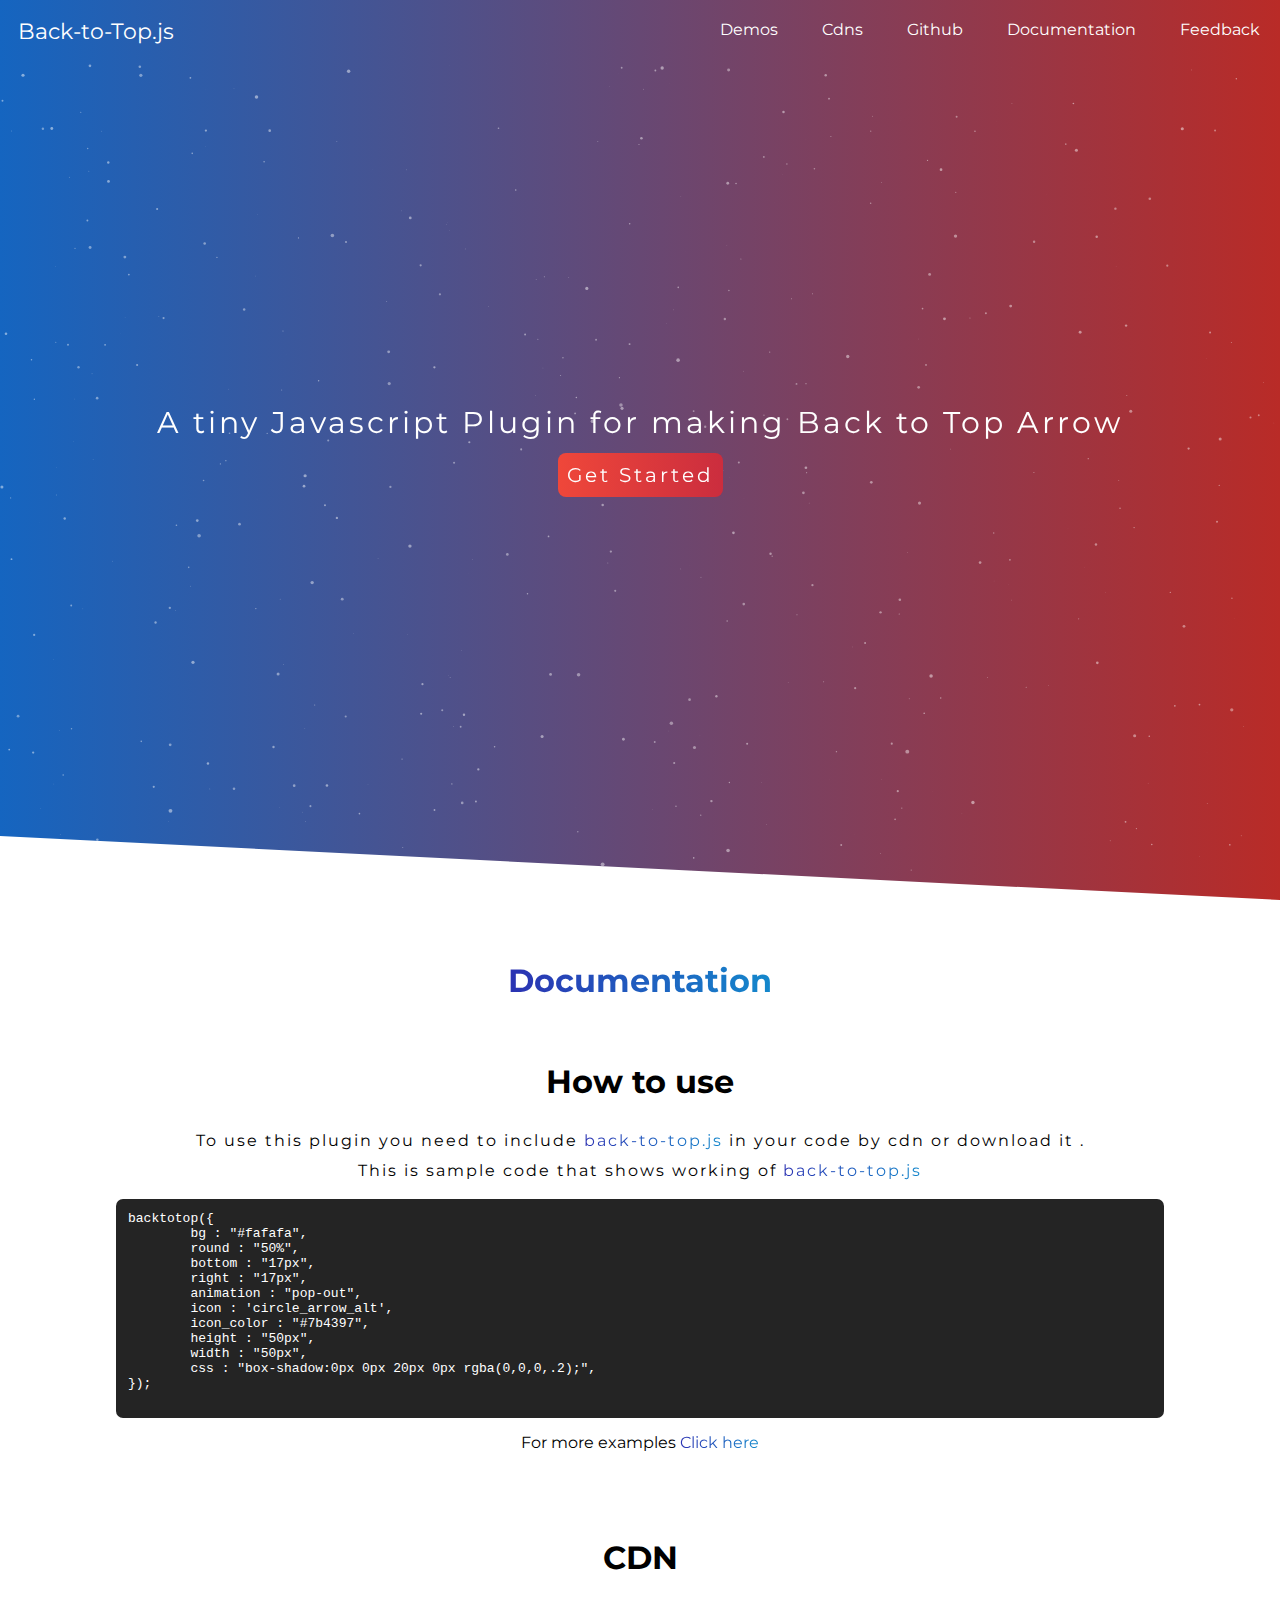
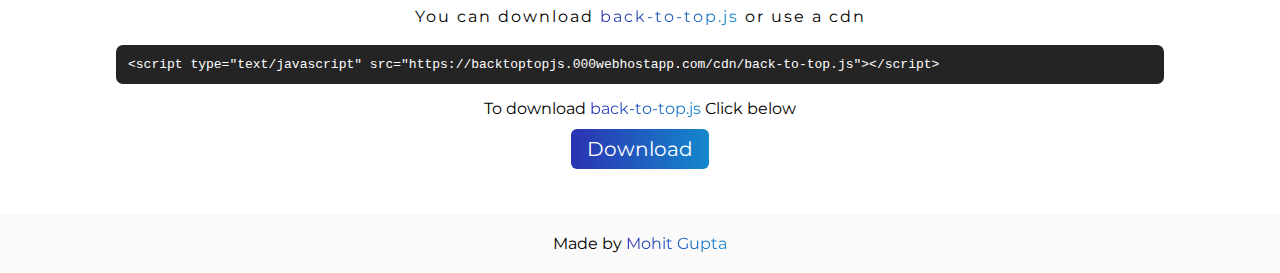
==== index.html @ b34f928f "Add files via upload" ====
<!DOCTYPE html>
<html>
<head>
	<title>Back-to-Top.js</title>
	<link rel="stylesheet" type="text/css" href="assets/style.css">
	<link rel="stylesheet" type="text/css" href="assets/code.css">
    <meta name="viewport" content="width=device-width, initial-scale=1.0">
</head>
<body>
<div class="banner" id="particles-js">
	<div class="logo">Back-to-Top.js</div>
	<div class="text">
		A tiny Javascript Plugin for making Back to Top Arrow
		<br>
		<a href="#sec1"><div class="btn">Get Started</div></a>
	</div>
</div>
<div class="bar"></div>
<div class="navbar">
	<a href="/demo">Demos</a>
	<a href="#cdn">Cdns</a>
	<a href="https://github.com/Master-Genius-code/back-to-top.js">Github</a>
	<a href="doc">Documentation</a>
	<a href="https://mastergeniusweb.000webhostapp.com/F&C/">Feedback</a>
</div>
<a href="doc" class="section">
<h1><span>Documentation</span></h1>
</a>
<div class="section" id="sec1">
	<h1>How to use</h1>
	<p>
		To use this plugin you need to include <span>back-to-top.js</span> in your code by cdn or download it . 
		<br>
		This is sample code that shows working of <span>back-to-top.js</span>
		<pre class="code">
backtotop({
	bg : "#fafafa",
	round : "50%",
	bottom : "17px",
	right : "17px",
	animation : "pop-out",
	icon : 'circle_arrow_alt',
	icon_color : "#7b4397",
	height : "50px",
	width : "50px",
	css : "box-shadow:0px 0px 20px 0px rgba(0,0,0,.2);",
});
		</pre>
		For more examples <span><a href="demo/">Click here</a></span>
	</p>
</div>
<div class="section" id="cdn">
	<h1>CDN</h1>
	<p>
		You can download <span>back-to-top.js</span> or use a cdn 
		<pre class="code">&lt;script type="text/javascript" src="https://backtoptopjs.000webhostapp.com/cdn/back-to-top.js">&lt;/script></pre>
		To download <span>back-to-top.js</span> Click below
		<br>
		<a download="" href="https://backtoptopjs.000webhostapp.com/cdn/back-to-top.js">
		<div class="btn">
			Download
		</div>
		</a>
	</p>
</div>
<div class="section footer">
	Made by <span>Mohit Gupta</span>
</div>
<script type="text/javascript">
	var bar = document.querySelector('.bar');
	bar.addEventListener('click',function(){
		document.querySelector('.navbar').classList.toggle('show');
		this.classList.toggle('active')
	})
</script>

<script src="assets/particles.js"></script>
<script src="assets/app.js"></script>
</body>
</html>
---- assets/style.css ----
@import url('https://fonts.googleapis.com/css2?family=Montserrat:wght@300&display=swap');
body{
	margin: 0;
	padding: 0;
    overflow-x: hidden;
    font-family: 'Montserrat', sans-serif;
}
html{
	scroll-behavior: smooth;
}
.banner{
	height: 100vh;
    background: #b92b27;
    background: -webkit-linear-gradient(to right, #1565C0, #b92b27);
    background: linear-gradient(to right, #1565C0, #b92b27);
    clip-path: polygon(
    0 0,
    100% 0,
    100% 100%,
    0 calc(100% - 5vw)
  );
}
.banner .logo{
	padding: 18px;
	color: #fff;
	font-size: 22px;
}
.banner .text{
	font-size: 30px;
    line-height: 40px;
    letter-spacing: 3px;
    color: #fff;
    position: absolute;
    top: 50%;
    left: 50%;
    transform: translate(-50%,-50%);
    width: 90%;
    text-align: center;
}
.banner .text .btn{
	font-size: 20px;
    display: inline-block;
    padding: 2px 9px;
    border-radius: 8px;
    cursor: pointer;
    margin-top: 10px;
    transition: .3s ease;
    background: #cb2d3e;
    background: -webkit-linear-gradient(to right, #ef473a, #cb2d3e);
    background: linear-gradient(to right, #ef473a, #cb2d3e); 
}
.banner .text .btn:hover{
	transform: scale(.95);
}
a{
	text-decoration: none;
	color: inherit;
}
.section{
	text-align: center;
	padding-top: 0px;
}
.section p{
    line-height: 30px;
    letter-spacing: 2px;
    margin-top: 0px;
    padding: 40px;
    padding-top: 25px;
    margin-bottom: 0px;
    padding-bottom: 0px;
}
.section h1{
    padding: 40px;
    margin-bottom: 0px;
    padding-bottom: 0px;
}
.footer{
	text-align: center;
	padding:20px;
	background:#fafafa;
	margin-top: 20px;
}
.section span{
	background: #1488CC; 
	background: -webkit-linear-gradient(to right, #2B32B2, #1488CC);
	background: linear-gradient(to right, #2B32B2, #1488CC); 
	-webkit-text-fill-color:transparent;
	-webkit-background-clip:text;
}
.section .btn{
    font-size: 20px;
    display: inline-block;
    padding: 8px 16px;
    border-radius: 6px;
    cursor: pointer;
    margin-top: 11px;
    transition: .3s ease;
    color: #fff;
    background: #1488CC;
    background: -webkit-linear-gradient(to right, #2B32B2, #1488CC);
    background: linear-gradient(to right, #2B32B2, #1488CC); 
}
.section .btn:hover{
	transform: scale(.95);
}
@media(max-width:800px){
.navbar{
	position: fixed;
    top: 0;
    width: 100%;
    left: 0;
    z-index: 9;
    background: #4776E6;  
    background: -webkit-linear-gradient(to right, #8E54E9, #4776E6); 
    background: linear-gradient(to right, #8E54E9, #4776E6); 
    padding: 26px;
    transition: .3s ease;
    transform: translateY(-400px);
    box-shadow: 0px 0px 20px 0px rgba(0,0,0,0.5);
}
.navbar.show{
	transform: translateY(0px);
}
}
.navbar a{
	display: block;
    padding: 10px 20px;
    color: #fff;
    margin-bottom: 10px;
    width: fit-content;
    position: relative;
}
.navbar a:after{
	content: "";
    width: 0px;
    background: #fff;
    height: 3px;
    position: absolute;
    bottom: 0px;
    left: 20px;
    border-radius: 20px;
    transition: .3s ease;
    opacity: 0;
}
.navbar a:hover:after {
	opacity: 1;
	width: 25px;
}
@media(min-width:801px){
	.navbar{
		box-shadow: none;
		background: none;
		position: absolute;
		top: 10px;
		right: 0;
		transform: translateY(0px);
		width: fit-content;
	}
	.bar{
		display: none;
		z-index:9999;
	}
	.navbar a{
		display: inline-block;
	}
}
.bar {
    position: absolute;
    right: 24px;
    top: 19px;
    height: 6px;
    width: 37px;
    background: #ff9966; 
    background: -webkit-linear-gradient(to right, #ff5e62, #ff9966);
    background: linear-gradient(to right, #ff5e62, #ff9966); 
    border-radius: 20px;
    cursor: pointer;
    transition: 0.3s ease;
    z-index: 99999;
}
.bar:before {
    content: "";
    position: absolute;
    right: 0px;
    top: 24px;
    height: 6px;
    width: 37px;
    background: #ff9966; 
    background: -webkit-linear-gradient(to right, #ff5e62, #ff9966);
    background: linear-gradient(to right, #ff5e62, #ff9966); 
    border-radius: 20px;
    cursor: pointer;
    transition: 0.3s ease;
}
.bar:hover:after {
    width: 33px;
}
.bar:after {
    content: "";
    position: absolute;
    right: 0px;
    top: 12px;
    height: 6px;
    width: 37px;
    background: #ff9966; 
    background: -webkit-linear-gradient(to right, #ff5e62, #ff9966);
    background: linear-gradient(to right, #ff5e62, #ff9966); 
    border-radius: 20px;
    cursor: pointer;
    transition: 0.3s ease;
}
.bar.active:after{
	opacity: 0;
}
.bar.active{
    position: fixed;
    right: 24px;
    top: 30px;
    height: 6px;
    width: 37px;
    background: #ff9966; 
    background: -webkit-linear-gradient(to right, #ff5e62, #ff9966);
    background: linear-gradient(to right, #ff5e62, #ff9966); 
    border-radius: 20px;
    cursor: pointer;
    transition: 0.3s ease;	
    transform: rotate(45deg);
}
.bar.active:hover{
	transform: rotate(45deg) scale(.9);
}
.bar.active:before {
    content: "";
    position: absolute;
    top: 0px;
    height: 6px;
    width: 37px;
    background: #ff9966;
    background: -webkit-linear-gradient(to right, #ff5e62, #ff9966);
    background: linear-gradient(to right, #ff5e62, #ff9966);
    border-radius: 20px;
    cursor: pointer;
    transform: rotate(93deg);
    transition: 0.3s ease;
}
.demo-page p{
    padding-bottom: 35px;
}
.demo-page .source-code{
    background: #16BFFD; 
    background: -webkit-linear-gradient(to right, #CB3066, #16BFFD);  
    background: linear-gradient(to right, #CB3066, #16BFFD);
    width: 100%;
    position: fixed;
    top: 0;
    left: 0;
    padding: 13px 0px;
    color: #fff;
    box-shadow: 0px 0px 20px 0px rgba(0,0,0,.2);
}
.demo-page h1{
    margin-top: 25px;
}
.demo-index .section{
    margin: 40px;
}
.demo-index section{
    background: #fafafa;
    border-radius: 20px;
    margin-top: 19px;
    margin-bottom: 25px;
    padding-bottom: 10px;
}
.demo-index h1{
    padding-top: 50px;
}
.demo-index .section p{
    margin-left: -22px;
    margin-bottom: -6px;
    margin-top: 0px;
    padding-top: 11px;
}
.section ul{
    text-align: left;
    width: 80%;
    margin-top: 20px;
}
.section li{
    display: inline-block;
    padding: 10px;
    border-radius: 5px;
    margin: 2px;
    margin-bottom: 1px;
    font-size: 16px;
}
.doc-page .section-doc{
    margin-left: auto;
    margin-right: auto;
    width: 80%;
    border-radius: 15px;
    color: #fff;
    transition: .3s ease;
    padding-bottom: 20px;
}
.doc-page .section-doc:nth-child(even){
    background: #005C97;
    background: -webkit-linear-gradient(to right, #363795, #005C97);
    background: linear-gradient(to right, #363795, #005C97);
}
.doc-page .section-doc:nth-child(odd){
    background: #e53935;
    background: -webkit-linear-gradient(to right, #e35d5b, #e53935);
    background: linear-gradient(to right, #e35d5b, #e53935);
}
.doc-page .section-doc:hover{
    box-shadow: 0px 0px 20px 0px rgba(0,0,0,.2);
}
.doc-page{
    padding-bottom: 50px;
}
.doc-page li a:after{
    content: "";
    background: #1e3c72;
    background: -webkit-linear-gradient(to right, #2a5298, #1e3c72);
    background: linear-gradient(to right, #2a5298, #1e3c72);
    position: absolute;
    bottom: -7px;
    left: 0;
    width: 0%;
    height: 4px;
    border-radius: 5px;
    transition: .3s ease;
}
.doc-page li a:hover:after{
    width: 70%;
}
.doc-page li a{
    position: relative;
}
@media(min-width: 801px){
.doc-page .navbar a{
    color: #000;
}
.doc-page a:after{
    background: #1e3c72;
    background: -webkit-linear-gradient(to right, #2a5298, #1e3c72);
    background: linear-gradient(to right, #2a5298, #1e3c72);
}
}
.doc-page .logo{
    position: absolute;
    margin-left: 20px;
    font-size: 22px;
}
---- assets/code.css ----
.code{
	background: #242424;
    width: 80%;
    margin-left: auto;
    margin-right: auto;
    padding: 12px;
    border-radius: 7px;
    overflow: scroll;
    margin-bottom: 15px;
    text-align: left;
    padding-bottom: 12px;
    color: #fff;
}
.code::-webkit-scrollbar{
	width: 0px;
	height: 0px;
}
.code::-moz-scrollbar{
	width: 0px;
	height: 0px;
}
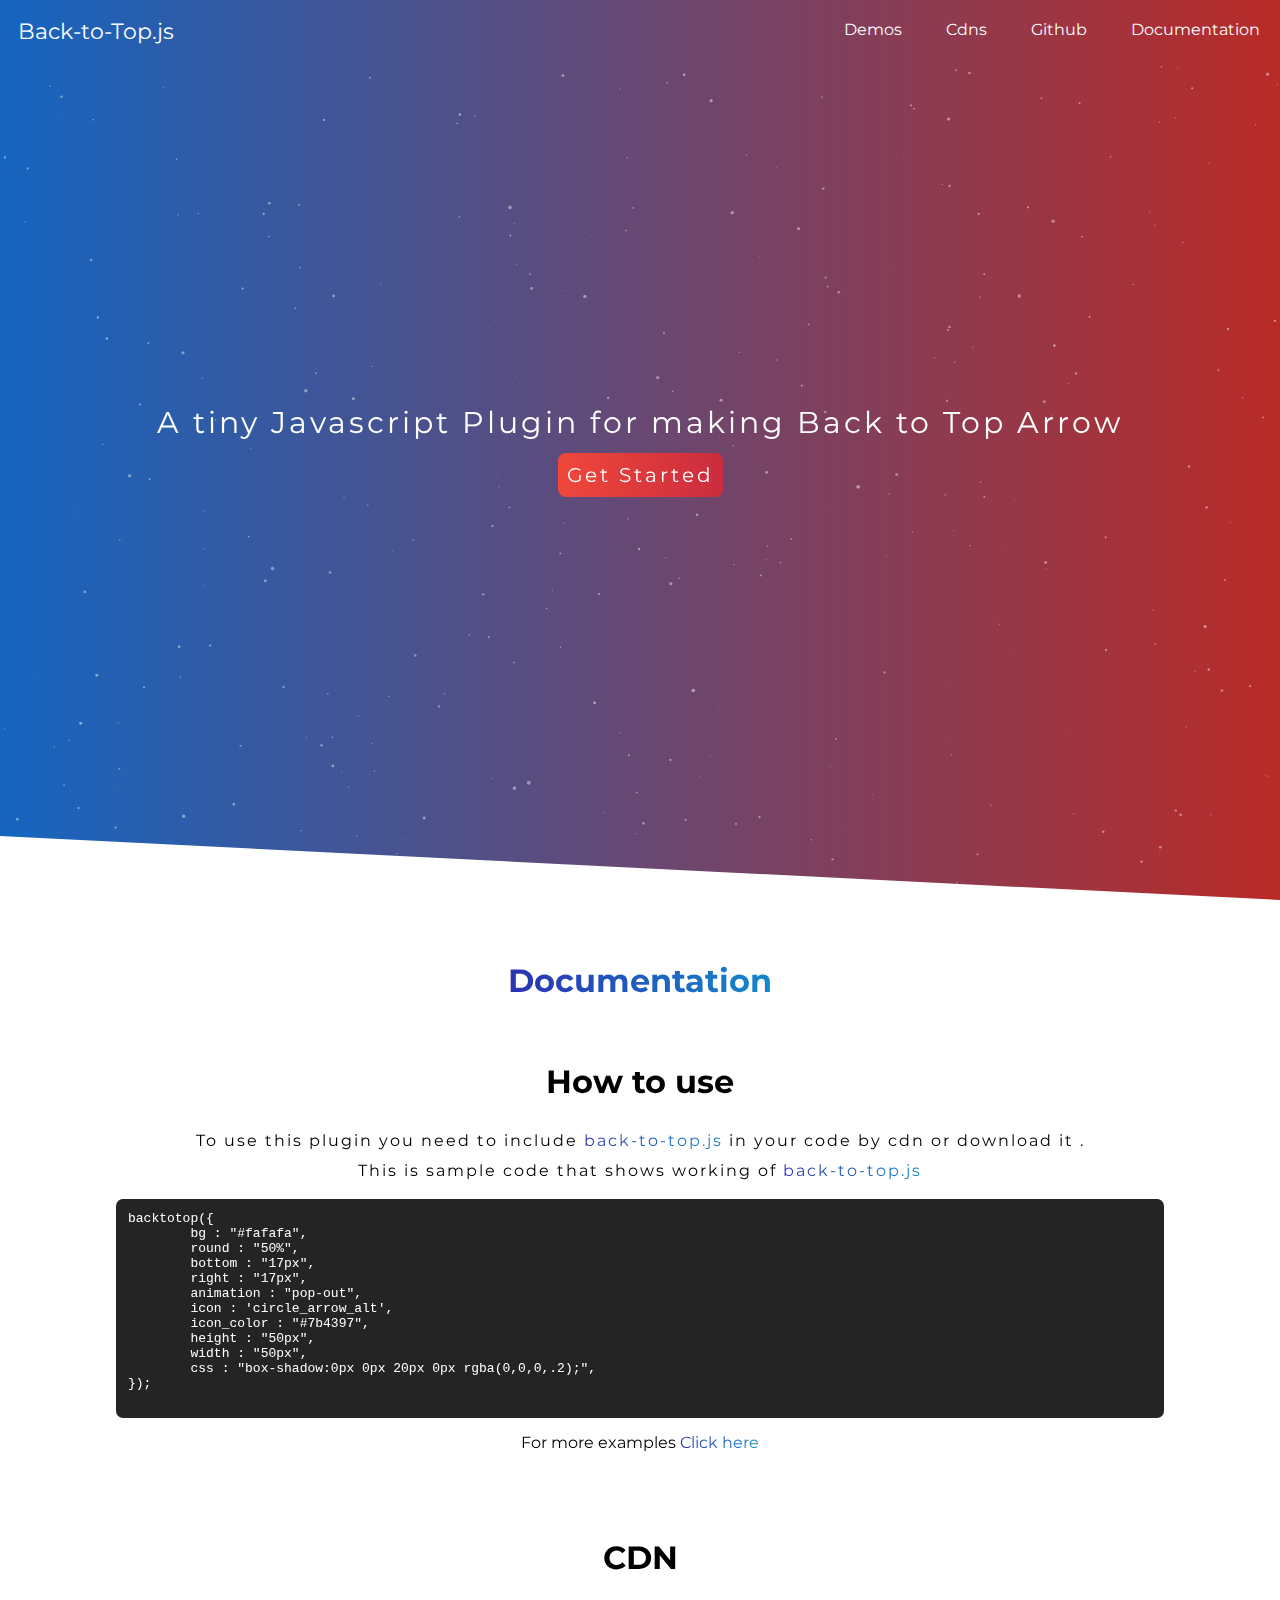
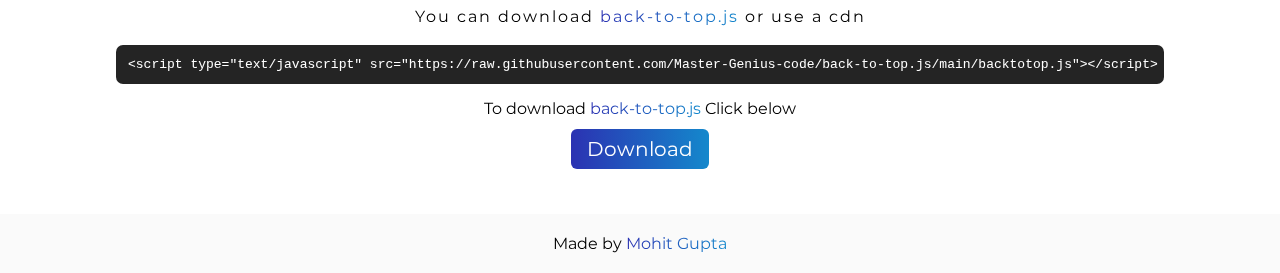
==== commit 007856ce: "Update index.html" ====
--- a/index.html
+++ b/index.html
@@ -17,11 +17,10 @@
 </div>
 <div class="bar"></div>
 <div class="navbar">
-	<a href="/demo">Demos</a>
+	<a href="/demo/1.html">Demos</a>
 	<a href="#cdn">Cdns</a>
 	<a href="https://github.com/Master-Genius-code/back-to-top.js">Github</a>
 	<a href="doc">Documentation</a>
-	<a href="https://mastergeniusweb.000webhostapp.com/F&C/">Feedback</a>
 </div>
 <a href="doc" class="section">
 <h1><span>Documentation</span></h1>
@@ -46,17 +45,17 @@
 	css : "box-shadow:0px 0px 20px 0px rgba(0,0,0,.2);",
 });
 		</pre>
-		For more examples <span><a href="demo/">Click here</a></span>
+		For more examples <span><a href="demo/"1.html>Click here</a></span>
 	</p>
 </div>
 <div class="section" id="cdn">
 	<h1>CDN</h1>
 	<p>
 		You can download <span>back-to-top.js</span> or use a cdn 
-		<pre class="code">&lt;script type="text/javascript" src="https://backtoptopjs.000webhostapp.com/cdn/back-to-top.js">&lt;/script></pre>
+		<pre class="code">&lt;script type="text/javascript" src="https://raw.githubusercontent.com/Master-Genius-code/back-to-top.js/main/backtotop.js">&lt;/script></pre>
 		To download <span>back-to-top.js</span> Click below
 		<br>
-		<a download="" href="https://backtoptopjs.000webhostapp.com/cdn/back-to-top.js">
+		<a download="" href="https://raw.githubusercontent.com/Master-Genius-code/back-to-top.js/main/backtotop.js">
 		<div class="btn">
 			Download
 		</div>
@@ -77,4 +76,4 @@
 <script src="assets/particles.js"></script>
 <script src="assets/app.js"></script>
 </body>
-</html>+</html>
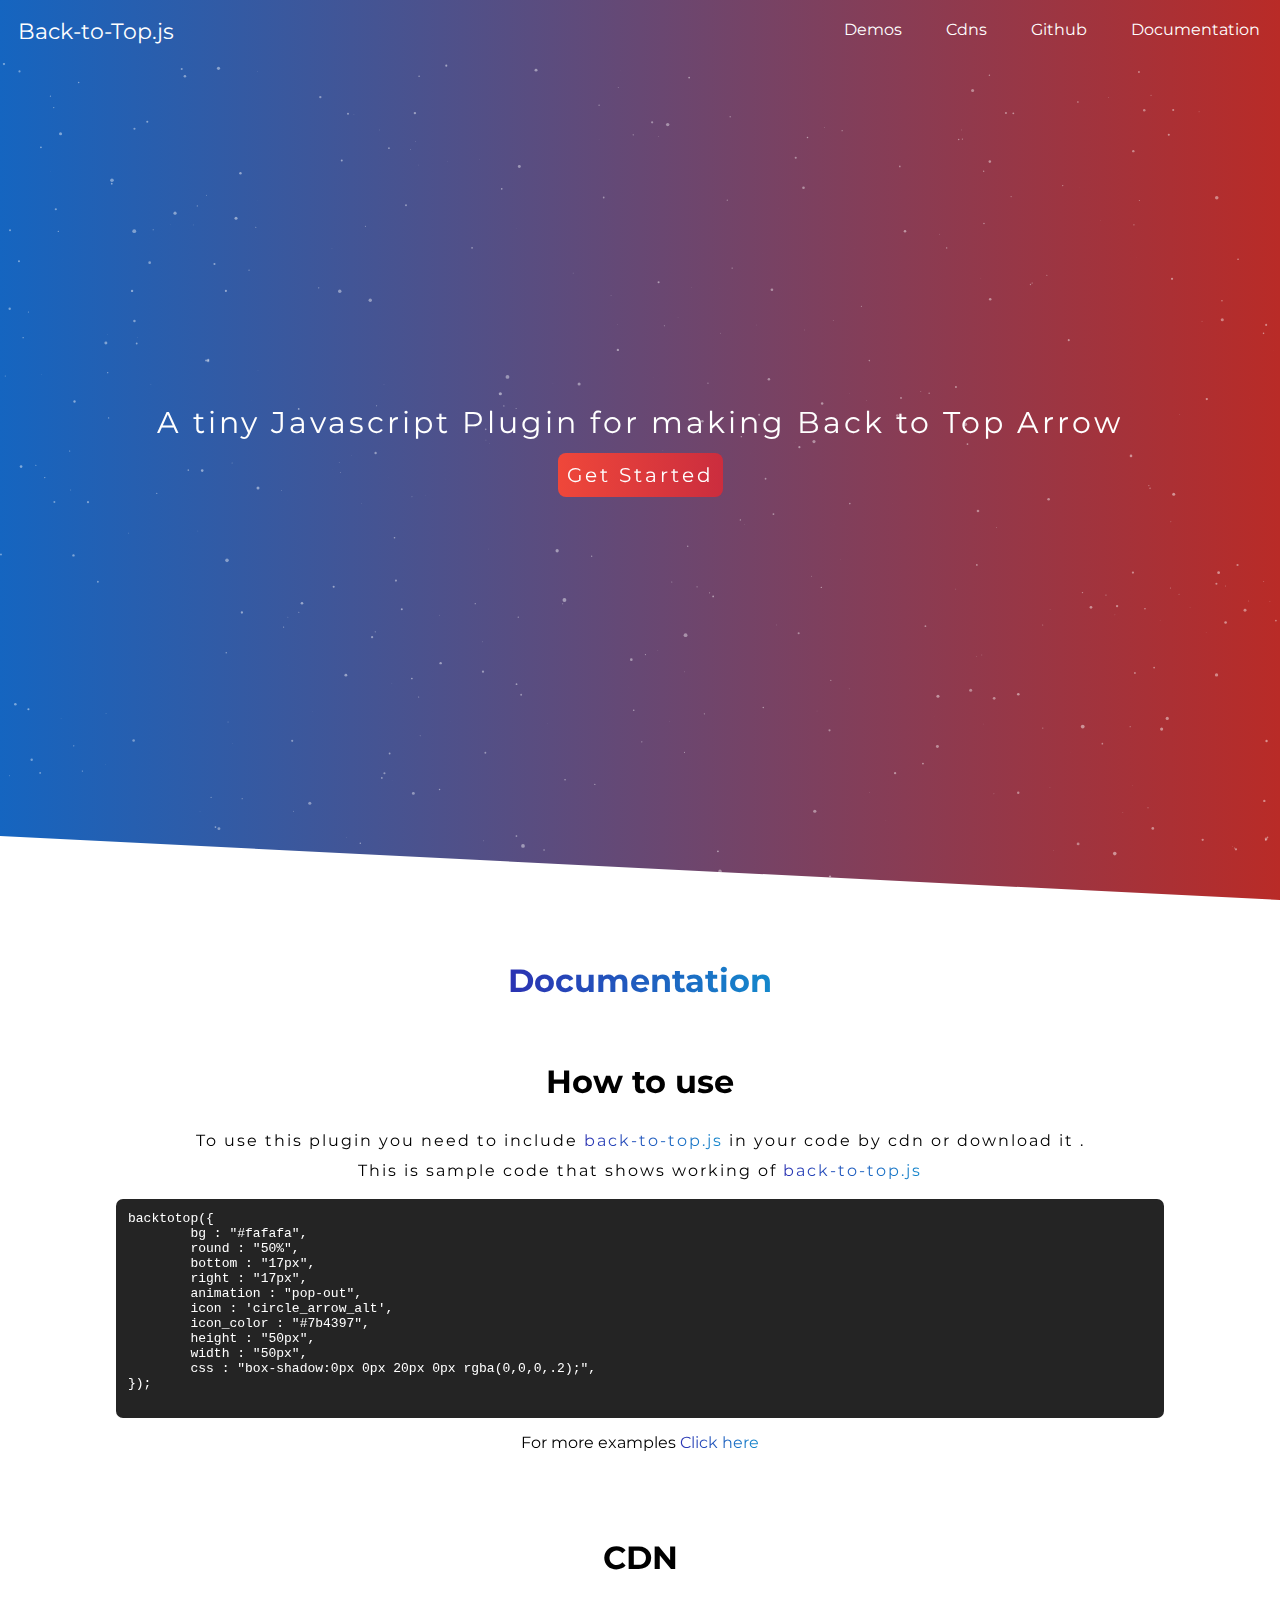
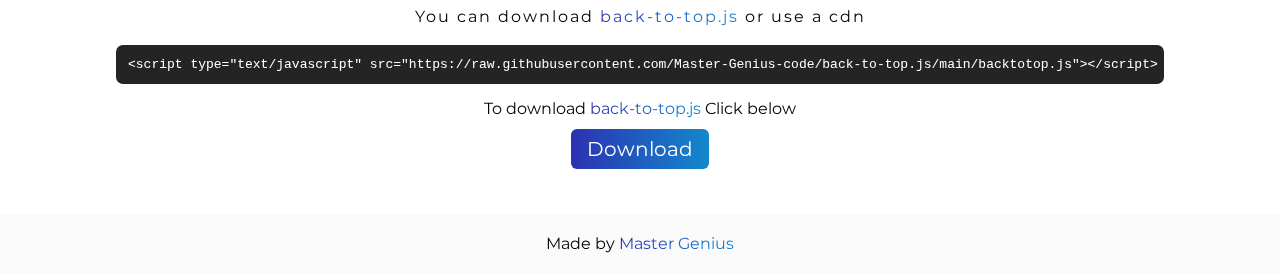
==== commit ca16bc58: "Update index.html" ====
--- a/index.html
+++ b/index.html
@@ -63,7 +63,7 @@
 	</p>
 </div>
 <div class="section footer">
-	Made by <span>Mohit Gupta</span>
+	Made by <span>Master Genius</span>
 </div>
 <script type="text/javascript">
 	var bar = document.querySelector('.bar');
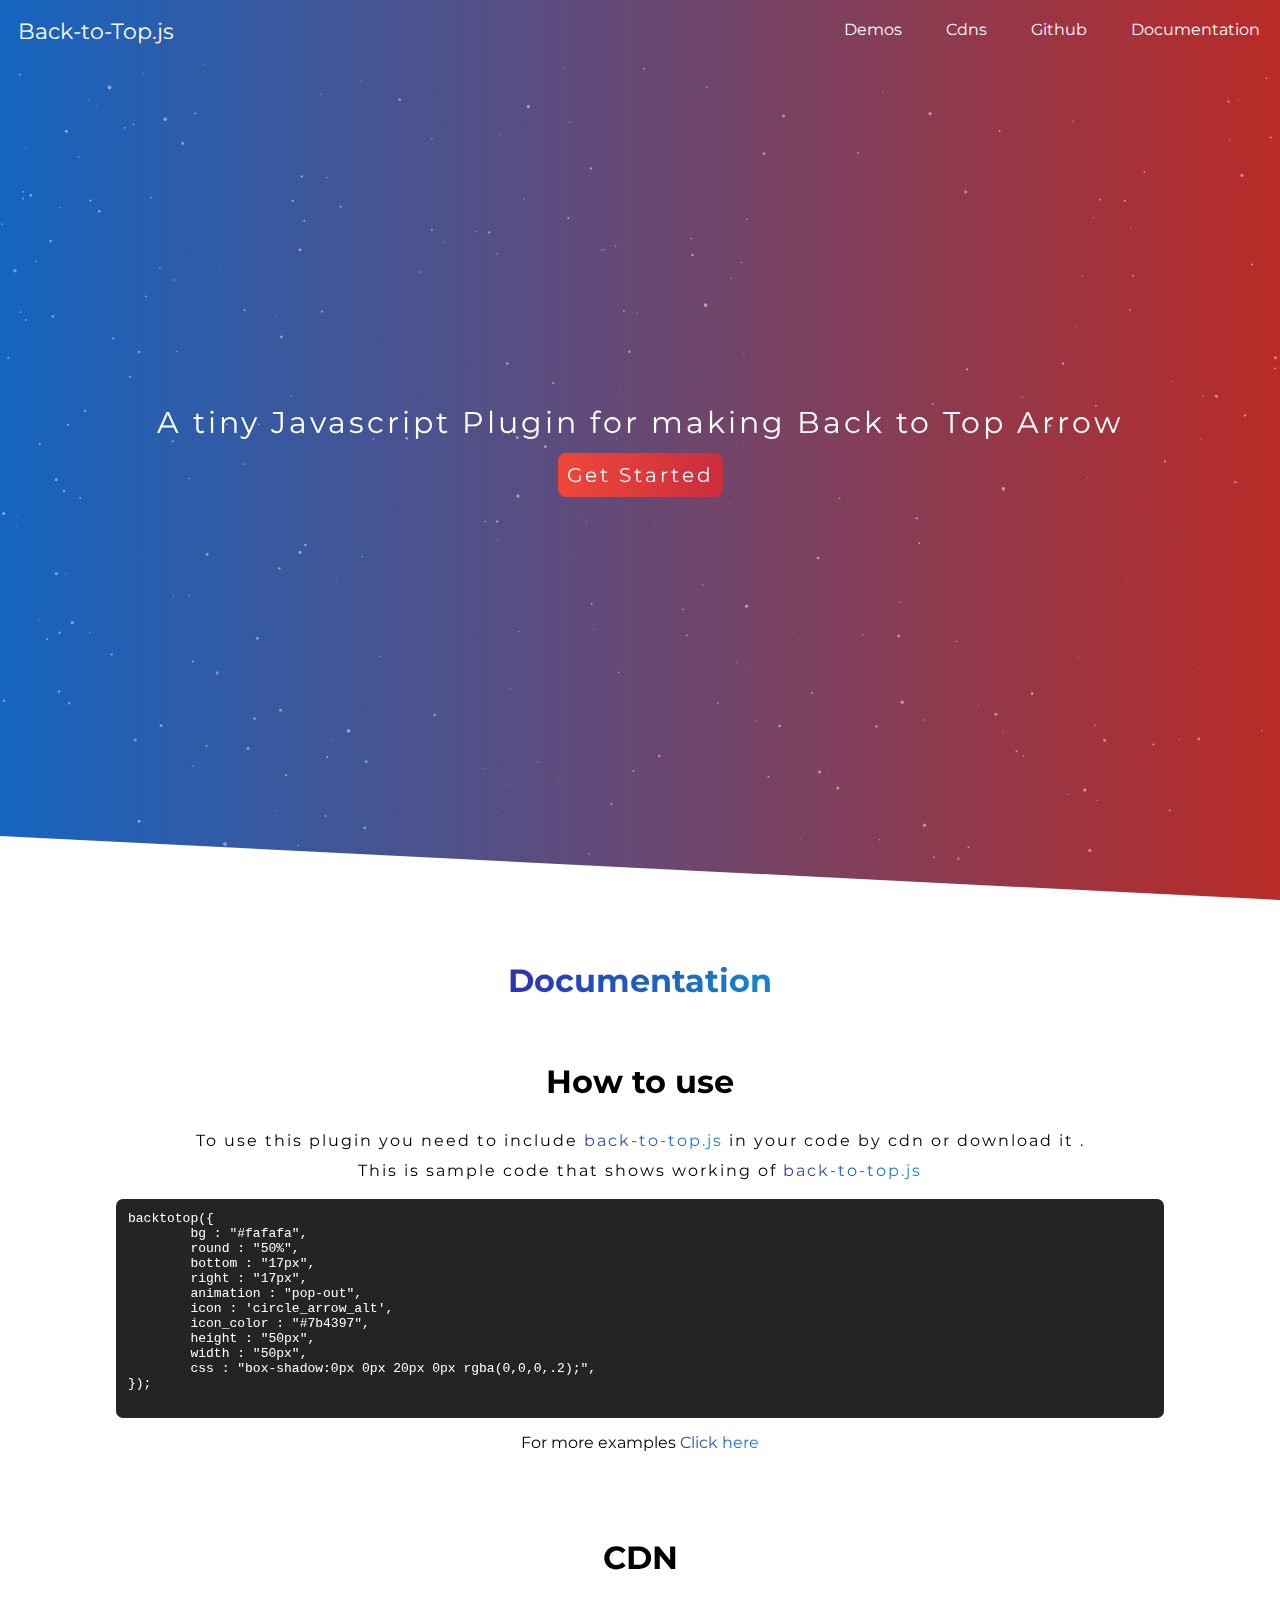
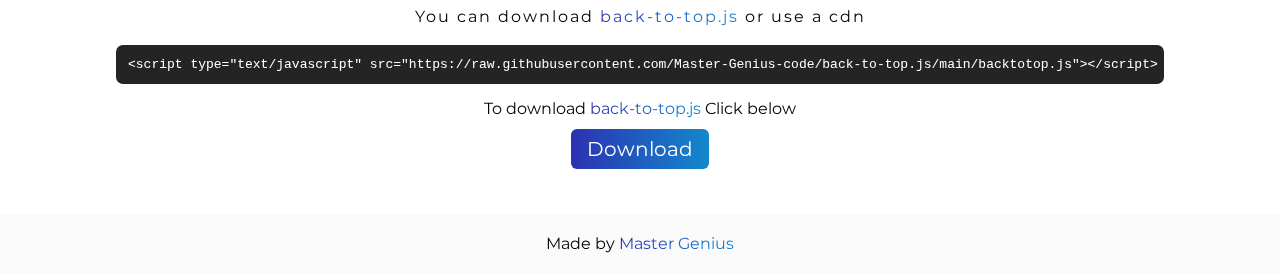
==== commit c942209e: "Update index.html" ====
--- a/index.html
+++ b/index.html
@@ -45,7 +45,7 @@
 	css : "box-shadow:0px 0px 20px 0px rgba(0,0,0,.2);",
 });
 		</pre>
-		For more examples <span><a href="demo/"1.html>Click here</a></span>
+		For more examples <span><a href="demo/1.html">Click here</a></span>
 	</p>
 </div>
 <div class="section" id="cdn">
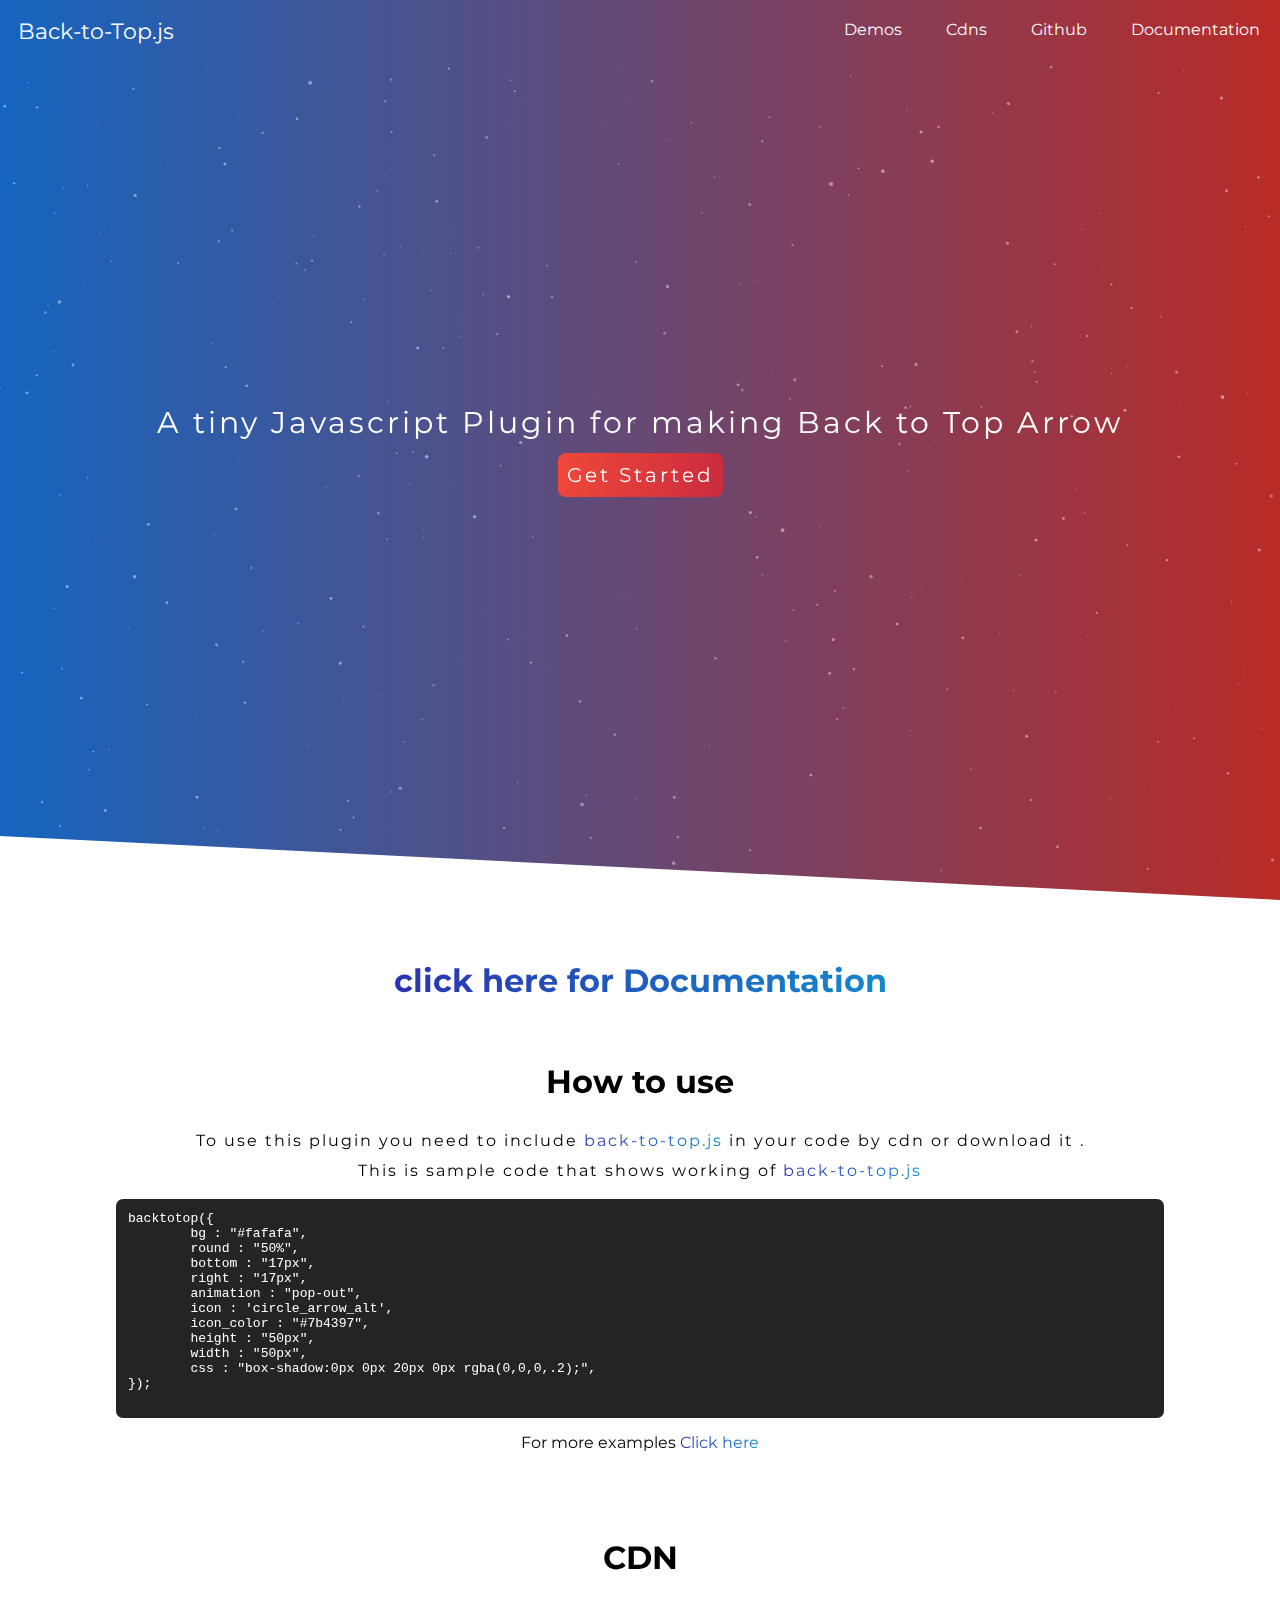
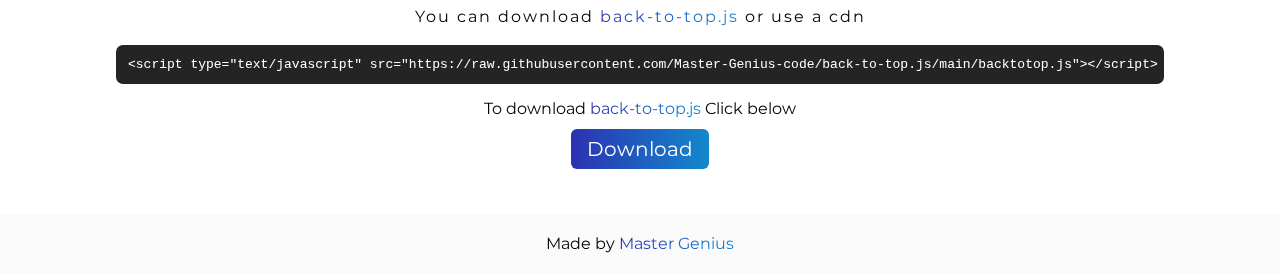
==== commit 346dabcc: "Update index.html" ====
--- a/index.html
+++ b/index.html
@@ -23,7 +23,7 @@
 	<a href="doc">Documentation</a>
 </div>
 <a href="doc" class="section">
-<h1><span>Documentation</span></h1>
+<h1><span>click here for Documentation</span></h1>
 </a>
 <div class="section" id="sec1">
 	<h1>How to use</h1>
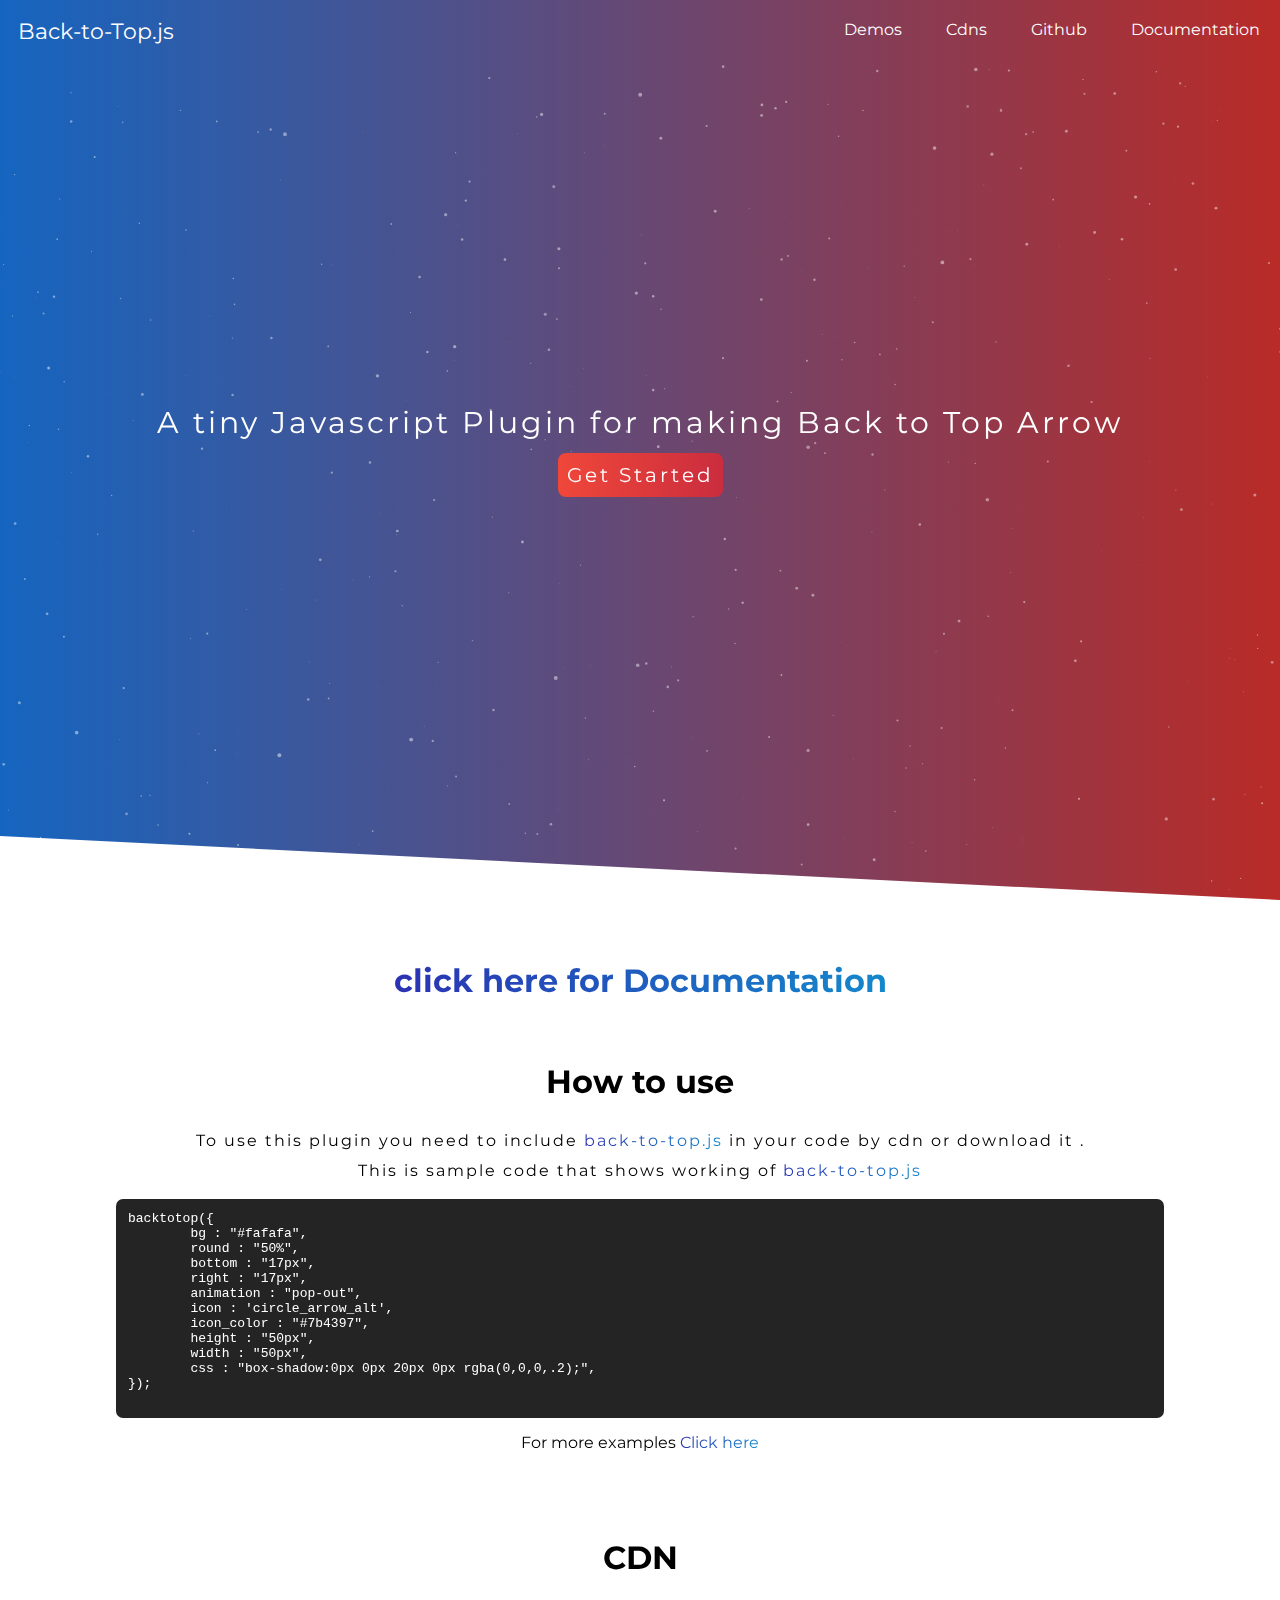
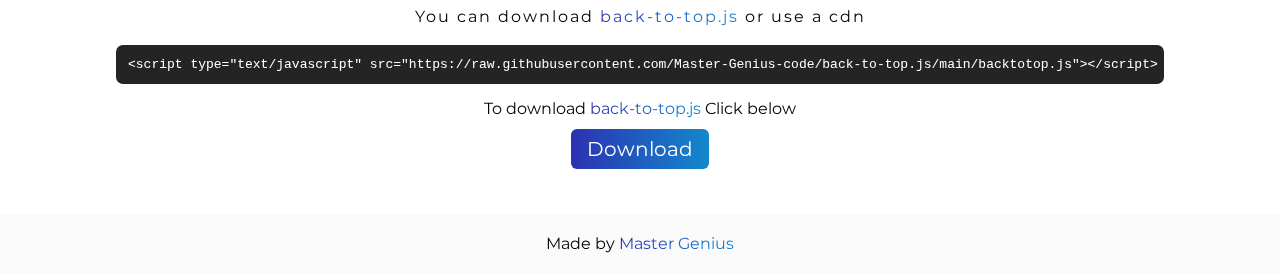
==== commit 530e6170: "Update index.html" ====
--- a/index.html
+++ b/index.html
@@ -55,7 +55,7 @@
 		<pre class="code">&lt;script type="text/javascript" src="https://raw.githubusercontent.com/Master-Genius-code/back-to-top.js/main/backtotop.js">&lt;/script></pre>
 		To download <span>back-to-top.js</span> Click below
 		<br>
-		<a download="" href="https://raw.githubusercontent.com/Master-Genius-code/back-to-top.js/main/backtotop.js">
+		<a download="" href="https://master-genius-code.github.io/back-to-top.js/backtotop.js">
 		<div class="btn">
 			Download
 		</div>
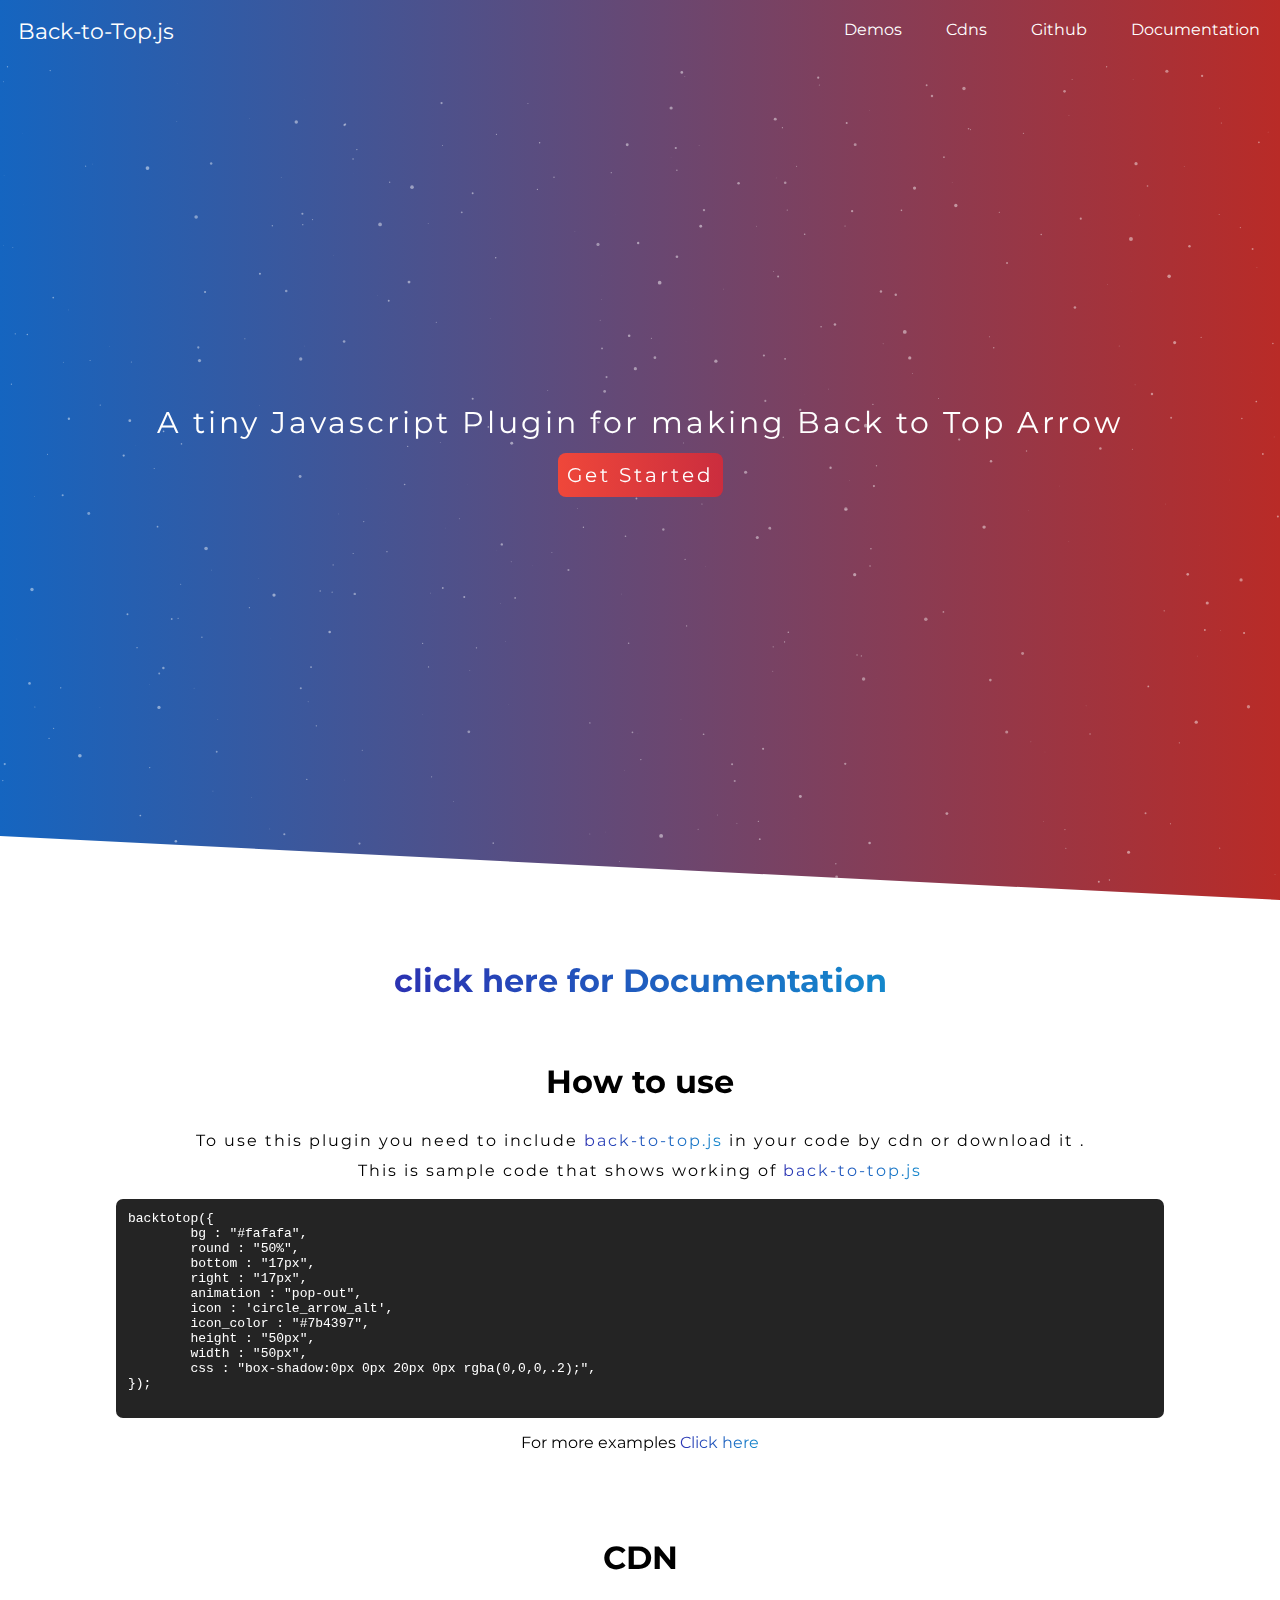
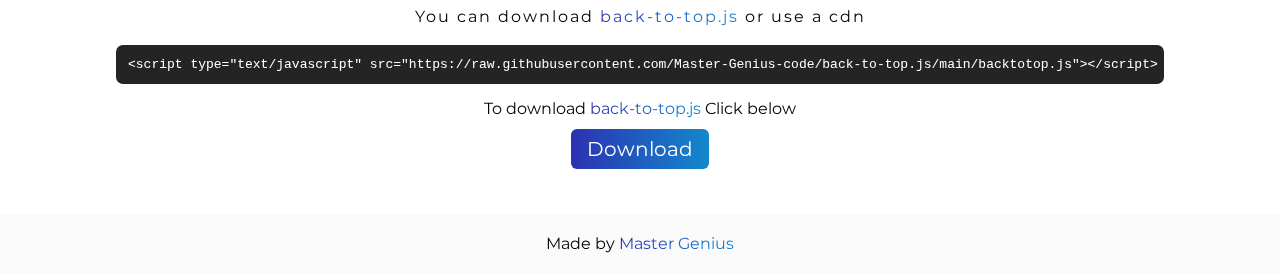
==== commit 44a29ff2: "Update index.html" ====
--- a/index.html
+++ b/index.html
@@ -17,7 +17,7 @@
 </div>
 <div class="bar"></div>
 <div class="navbar">
-	<a href="/demo/1.html">Demos</a>
+	<a href="demo/1.html">Demos</a>
 	<a href="#cdn">Cdns</a>
 	<a href="https://github.com/Master-Genius-code/back-to-top.js">Github</a>
 	<a href="doc">Documentation</a>
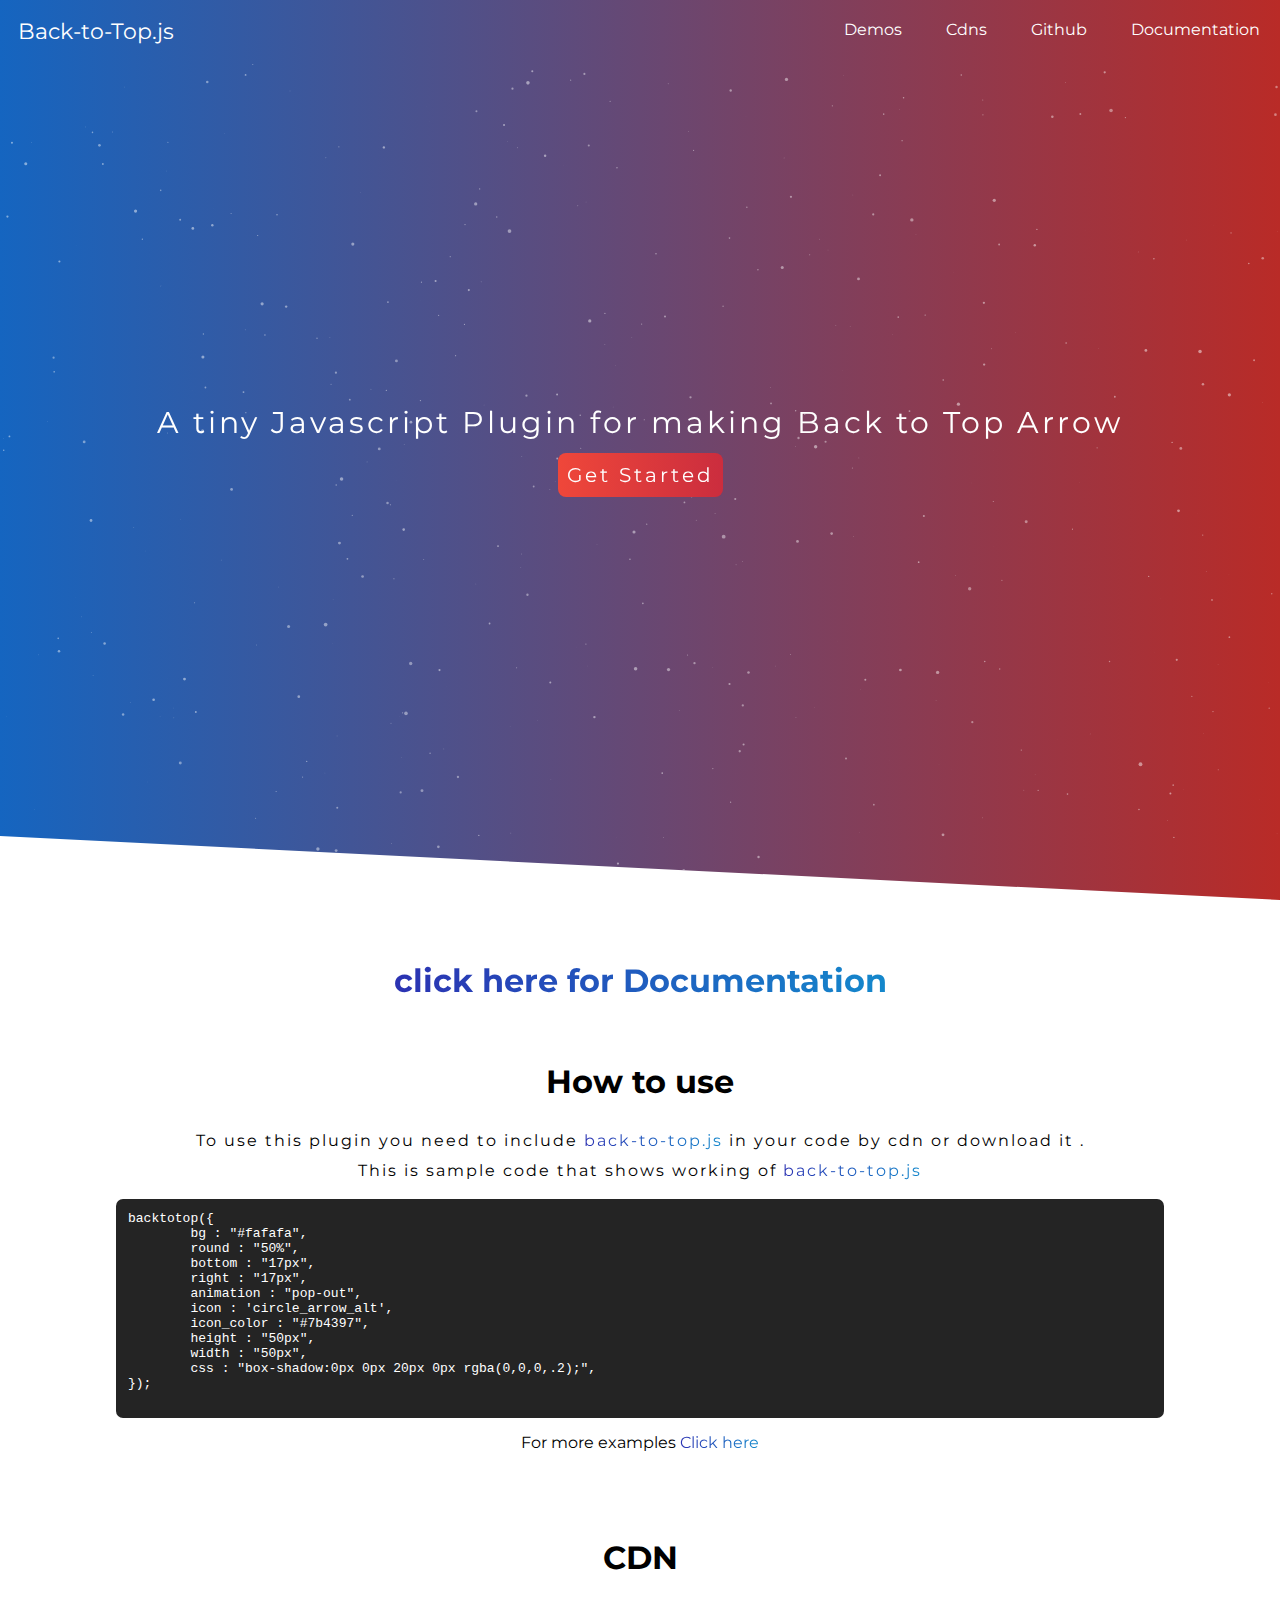
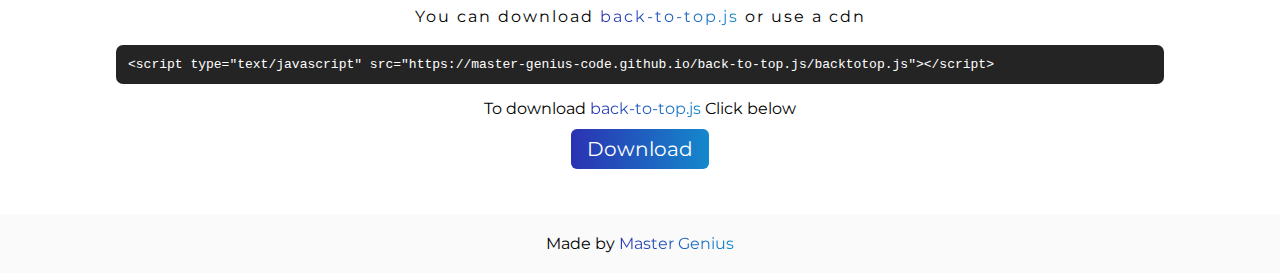
==== commit 2cc9f091: "Update index.html" ====
--- a/index.html
+++ b/index.html
@@ -52,7 +52,7 @@
 	<h1>CDN</h1>
 	<p>
 		You can download <span>back-to-top.js</span> or use a cdn 
-		<pre class="code">&lt;script type="text/javascript" src="https://raw.githubusercontent.com/Master-Genius-code/back-to-top.js/main/backtotop.js">&lt;/script></pre>
+		<pre class="code">&lt;script type="text/javascript" src="https://master-genius-code.github.io/back-to-top.js/backtotop.js">&lt;/script></pre>
 		To download <span>back-to-top.js</span> Click below
 		<br>
 		<a download="" href="https://master-genius-code.github.io/back-to-top.js/backtotop.js">
